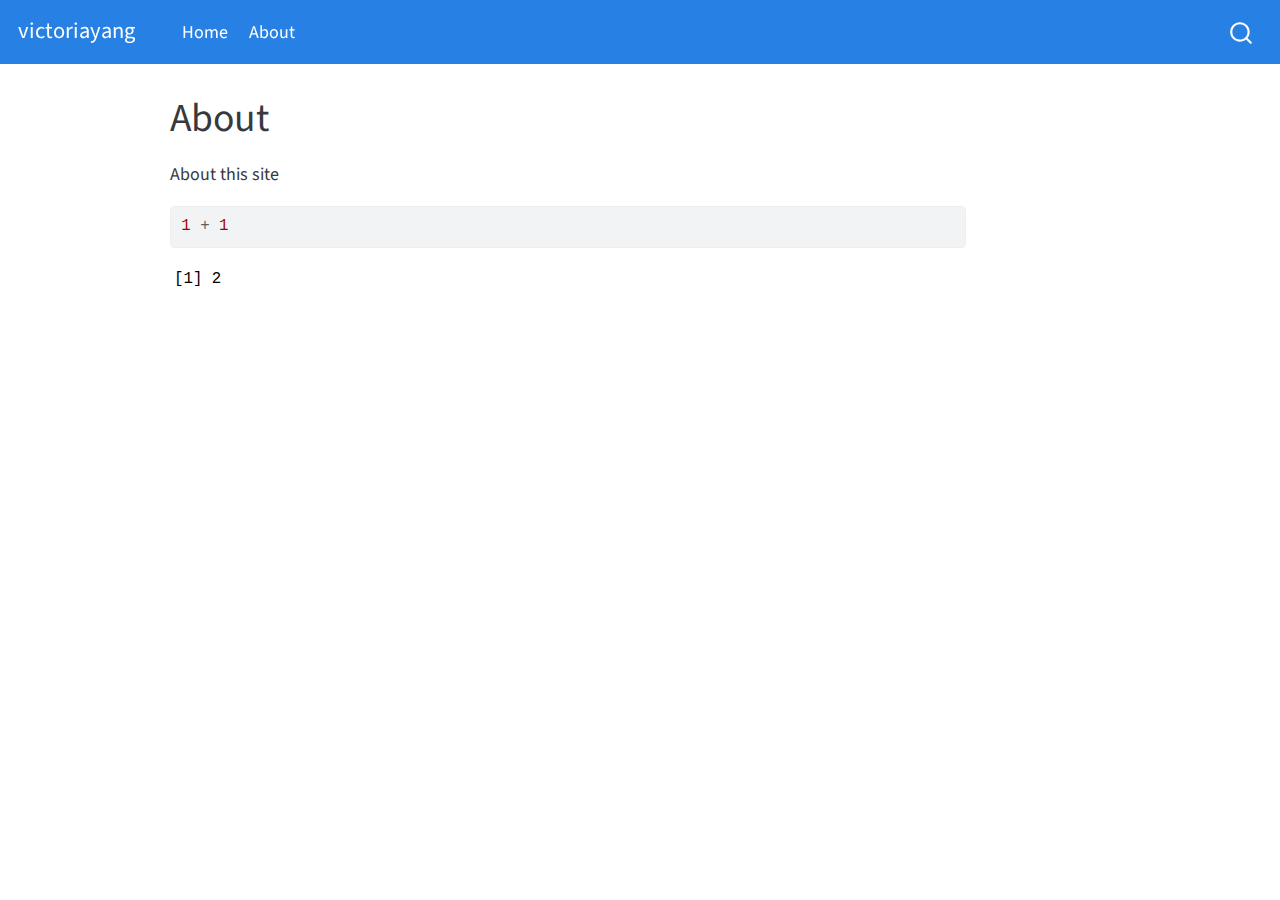
==== docs/about.html @ 4179b209 "website setup" ====
<!DOCTYPE html>
<html xmlns="http://www.w3.org/1999/xhtml" lang="en" xml:lang="en"><head>

<meta charset="utf-8">
<meta name="generator" content="quarto-1.2.335">

<meta name="viewport" content="width=device-width, initial-scale=1.0, user-scalable=yes">


<title>victoriayang - About</title>
<style>
code{white-space: pre-wrap;}
span.smallcaps{font-variant: small-caps;}
div.columns{display: flex; gap: min(4vw, 1.5em);}
div.column{flex: auto; overflow-x: auto;}
div.hanging-indent{margin-left: 1.5em; text-indent: -1.5em;}
ul.task-list{list-style: none;}
ul.task-list li input[type="checkbox"] {
  width: 0.8em;
  margin: 0 0.8em 0.2em -1.6em;
  vertical-align: middle;
}
pre > code.sourceCode { white-space: pre; position: relative; }
pre > code.sourceCode > span { display: inline-block; line-height: 1.25; }
pre > code.sourceCode > span:empty { height: 1.2em; }
.sourceCode { overflow: visible; }
code.sourceCode > span { color: inherit; text-decoration: inherit; }
div.sourceCode { margin: 1em 0; }
pre.sourceCode { margin: 0; }
@media screen {
div.sourceCode { overflow: auto; }
}
@media print {
pre > code.sourceCode { white-space: pre-wrap; }
pre > code.sourceCode > span { text-indent: -5em; padding-left: 5em; }
}
pre.numberSource code
  { counter-reset: source-line 0; }
pre.numberSource code > span
  { position: relative; left: -4em; counter-increment: source-line; }
pre.numberSource code > span > a:first-child::before
  { content: counter(source-line);
    position: relative; left: -1em; text-align: right; vertical-align: baseline;
    border: none; display: inline-block;
    -webkit-touch-callout: none; -webkit-user-select: none;
    -khtml-user-select: none; -moz-user-select: none;
    -ms-user-select: none; user-select: none;
    padding: 0 4px; width: 4em;
    color: #aaaaaa;
  }
pre.numberSource { margin-left: 3em; border-left: 1px solid #aaaaaa;  padding-left: 4px; }
div.sourceCode
  {   }
@media screen {
pre > code.sourceCode > span > a:first-child::before { text-decoration: underline; }
}
code span.al { color: #ff0000; font-weight: bold; } /* Alert */
code span.an { color: #60a0b0; font-weight: bold; font-style: italic; } /* Annotation */
code span.at { color: #7d9029; } /* Attribute */
code span.bn { color: #40a070; } /* BaseN */
code span.bu { color: #008000; } /* BuiltIn */
code span.cf { color: #007020; font-weight: bold; } /* ControlFlow */
code span.ch { color: #4070a0; } /* Char */
code span.cn { color: #880000; } /* Constant */
code span.co { color: #60a0b0; font-style: italic; } /* Comment */
code span.cv { color: #60a0b0; font-weight: bold; font-style: italic; } /* CommentVar */
code span.do { color: #ba2121; font-style: italic; } /* Documentation */
code span.dt { color: #902000; } /* DataType */
code span.dv { color: #40a070; } /* DecVal */
code span.er { color: #ff0000; font-weight: bold; } /* Error */
code span.ex { } /* Extension */
code span.fl { color: #40a070; } /* Float */
code span.fu { color: #06287e; } /* Function */
code span.im { color: #008000; font-weight: bold; } /* Import */
code span.in { color: #60a0b0; font-weight: bold; font-style: italic; } /* Information */
code span.kw { color: #007020; font-weight: bold; } /* Keyword */
code span.op { color: #666666; } /* Operator */
code span.ot { color: #007020; } /* Other */
code span.pp { color: #bc7a00; } /* Preprocessor */
code span.sc { color: #4070a0; } /* SpecialChar */
code span.ss { color: #bb6688; } /* SpecialString */
code span.st { color: #4070a0; } /* String */
code span.va { color: #19177c; } /* Variable */
code span.vs { color: #4070a0; } /* VerbatimString */
code span.wa { color: #60a0b0; font-weight: bold; font-style: italic; } /* Warning */
</style>


<script src="site_libs/quarto-nav/quarto-nav.js"></script>
<script src="site_libs/quarto-nav/headroom.min.js"></script>
<script src="site_libs/clipboard/clipboard.min.js"></script>
<script src="site_libs/quarto-search/autocomplete.umd.js"></script>
<script src="site_libs/quarto-search/fuse.min.js"></script>
<script src="site_libs/quarto-search/quarto-search.js"></script>
<meta name="quarto:offset" content="./">
<script src="site_libs/quarto-html/quarto.js"></script>
<script src="site_libs/quarto-html/popper.min.js"></script>
<script src="site_libs/quarto-html/tippy.umd.min.js"></script>
<script src="site_libs/quarto-html/anchor.min.js"></script>
<link href="site_libs/quarto-html/tippy.css" rel="stylesheet">
<link href="site_libs/quarto-html/quarto-syntax-highlighting.css" rel="stylesheet" id="quarto-text-highlighting-styles">
<script src="site_libs/bootstrap/bootstrap.min.js"></script>
<link href="site_libs/bootstrap/bootstrap-icons.css" rel="stylesheet">
<link href="site_libs/bootstrap/bootstrap.min.css" rel="stylesheet" id="quarto-bootstrap" data-mode="light">
<script id="quarto-search-options" type="application/json">{
  "location": "navbar",
  "copy-button": false,
  "collapse-after": 3,
  "panel-placement": "end",
  "type": "overlay",
  "limit": 20,
  "language": {
    "search-no-results-text": "No results",
    "search-matching-documents-text": "matching documents",
    "search-copy-link-title": "Copy link to search",
    "search-hide-matches-text": "Hide additional matches",
    "search-more-match-text": "more match in this document",
    "search-more-matches-text": "more matches in this document",
    "search-clear-button-title": "Clear",
    "search-detached-cancel-button-title": "Cancel",
    "search-submit-button-title": "Submit"
  }
}</script>


<link rel="stylesheet" href="styles.css">
</head>

<body class="nav-fixed">

<div id="quarto-search-results"></div>
  <header id="quarto-header" class="headroom fixed-top">
    <nav class="navbar navbar-expand-lg navbar-dark ">
      <div class="navbar-container container-fluid">
      <div class="navbar-brand-container">
    <a class="navbar-brand" href="./index.html">
    <span class="navbar-title">victoriayang</span>
    </a>
  </div>
          <button class="navbar-toggler" type="button" data-bs-toggle="collapse" data-bs-target="#navbarCollapse" aria-controls="navbarCollapse" aria-expanded="false" aria-label="Toggle navigation" onclick="if (window.quartoToggleHeadroom) { window.quartoToggleHeadroom(); }">
  <span class="navbar-toggler-icon"></span>
</button>
          <div class="collapse navbar-collapse" id="navbarCollapse">
            <ul class="navbar-nav navbar-nav-scroll me-auto">
  <li class="nav-item">
    <a class="nav-link" href="./index.html">
 <span class="menu-text">Home</span></a>
  </li>  
  <li class="nav-item">
    <a class="nav-link active" href="./about.html" aria-current="page">
 <span class="menu-text">About</span></a>
  </li>  
</ul>
              <div id="quarto-search" class="" title="Search"></div>
          </div> <!-- /navcollapse -->
      </div> <!-- /container-fluid -->
    </nav>
</header>
<!-- content -->
<div id="quarto-content" class="quarto-container page-columns page-rows-contents page-layout-article page-navbar">
<!-- sidebar -->
<!-- margin-sidebar -->
    <div id="quarto-margin-sidebar" class="sidebar margin-sidebar">
        
    </div>
<!-- main -->
<main class="content" id="quarto-document-content">

<header id="title-block-header" class="quarto-title-block default">
<div class="quarto-title">
<h1 class="title">About</h1>
</div>



<div class="quarto-title-meta">

    
  
    
  </div>
  

</header>

<p>About this site</p>
<div class="cell">
<div class="sourceCode cell-code" id="cb1"><pre class="sourceCode r code-with-copy"><code class="sourceCode r"><span id="cb1-1"><a href="#cb1-1" aria-hidden="true" tabindex="-1"></a><span class="dv">1</span> <span class="sc">+</span> <span class="dv">1</span></span></code><button title="Copy to Clipboard" class="code-copy-button"><i class="bi"></i></button></pre></div>
<div class="cell-output cell-output-stdout">
<pre><code>[1] 2</code></pre>
</div>
</div>



</main> <!-- /main -->
<script id="quarto-html-after-body" type="application/javascript">
window.document.addEventListener("DOMContentLoaded", function (event) {
  const toggleBodyColorMode = (bsSheetEl) => {
    const mode = bsSheetEl.getAttribute("data-mode");
    const bodyEl = window.document.querySelector("body");
    if (mode === "dark") {
      bodyEl.classList.add("quarto-dark");
      bodyEl.classList.remove("quarto-light");
    } else {
      bodyEl.classList.add("quarto-light");
      bodyEl.classList.remove("quarto-dark");
    }
  }
  const toggleBodyColorPrimary = () => {
    const bsSheetEl = window.document.querySelector("link#quarto-bootstrap");
    if (bsSheetEl) {
      toggleBodyColorMode(bsSheetEl);
    }
  }
  toggleBodyColorPrimary();  
  const icon = "";
  const anchorJS = new window.AnchorJS();
  anchorJS.options = {
    placement: 'right',
    icon: icon
  };
  anchorJS.add('.anchored');
  const clipboard = new window.ClipboardJS('.code-copy-button', {
    target: function(trigger) {
      return trigger.previousElementSibling;
    }
  });
  clipboard.on('success', function(e) {
    // button target
    const button = e.trigger;
    // don't keep focus
    button.blur();
    // flash "checked"
    button.classList.add('code-copy-button-checked');
    var currentTitle = button.getAttribute("title");
    button.setAttribute("title", "Copied!");
    let tooltip;
    if (window.bootstrap) {
      button.setAttribute("data-bs-toggle", "tooltip");
      button.setAttribute("data-bs-placement", "left");
      button.setAttribute("data-bs-title", "Copied!");
      tooltip = new bootstrap.Tooltip(button, 
        { trigger: "manual", 
          customClass: "code-copy-button-tooltip",
          offset: [0, -8]});
      tooltip.show();    
    }
    setTimeout(function() {
      if (tooltip) {
        tooltip.hide();
        button.removeAttribute("data-bs-title");
        button.removeAttribute("data-bs-toggle");
        button.removeAttribute("data-bs-placement");
      }
      button.setAttribute("title", currentTitle);
      button.classList.remove('code-copy-button-checked');
    }, 1000);
    // clear code selection
    e.clearSelection();
  });
  function tippyHover(el, contentFn) {
    const config = {
      allowHTML: true,
      content: contentFn,
      maxWidth: 500,
      delay: 100,
      arrow: false,
      appendTo: function(el) {
          return el.parentElement;
      },
      interactive: true,
      interactiveBorder: 10,
      theme: 'quarto',
      placement: 'bottom-start'
    };
    window.tippy(el, config); 
  }
  const noterefs = window.document.querySelectorAll('a[role="doc-noteref"]');
  for (var i=0; i<noterefs.length; i++) {
    const ref = noterefs[i];
    tippyHover(ref, function() {
      // use id or data attribute instead here
      let href = ref.getAttribute('data-footnote-href') || ref.getAttribute('href');
      try { href = new URL(href).hash; } catch {}
      const id = href.replace(/^#\/?/, "");
      const note = window.document.getElementById(id);
      return note.innerHTML;
    });
  }
  const findCites = (el) => {
    const parentEl = el.parentElement;
    if (parentEl) {
      const cites = parentEl.dataset.cites;
      if (cites) {
        return {
          el,
          cites: cites.split(' ')
        };
      } else {
        return findCites(el.parentElement)
      }
    } else {
      return undefined;
    }
  };
  var bibliorefs = window.document.querySelectorAll('a[role="doc-biblioref"]');
  for (var i=0; i<bibliorefs.length; i++) {
    const ref = bibliorefs[i];
    const citeInfo = findCites(ref);
    if (citeInfo) {
      tippyHover(citeInfo.el, function() {
        var popup = window.document.createElement('div');
        citeInfo.cites.forEach(function(cite) {
          var citeDiv = window.document.createElement('div');
          citeDiv.classList.add('hanging-indent');
          citeDiv.classList.add('csl-entry');
          var biblioDiv = window.document.getElementById('ref-' + cite);
          if (biblioDiv) {
            citeDiv.innerHTML = biblioDiv.innerHTML;
          }
          popup.appendChild(citeDiv);
        });
        return popup.innerHTML;
      });
    }
  }
});
</script>
</div> <!-- /content -->



</body></html>
---- docs/site_libs/quarto-html/tippy.css ----
.tippy-box[data-animation=fade][data-state=hidden]{opacity:0}[data-tippy-root]{max-width:calc(100vw - 10px)}.tippy-box{position:relative;background-color:#333;color:#fff;border-radius:4px;font-size:14px;line-height:1.4;white-space:normal;outline:0;transition-property:transform,visibility,opacity}.tippy-box[data-placement^=top]>.tippy-arrow{bottom:0}.tippy-box[data-placement^=top]>.tippy-arrow:before{bottom:-7px;left:0;border-width:8px 8px 0;border-top-color:initial;transform-origin:center top}.tippy-box[data-placement^=bottom]>.tippy-arrow{top:0}.tippy-box[data-placement^=bottom]>.tippy-arrow:before{top:-7px;left:0;border-width:0 8px 8px;border-bottom-color:initial;transform-origin:center bottom}.tippy-box[data-placement^=left]>.tippy-arrow{right:0}.tippy-box[data-placement^=left]>.tippy-arrow:before{border-width:8px 0 8px 8px;border-left-color:initial;right:-7px;transform-origin:center left}.tippy-box[data-placement^=right]>.tippy-arrow{left:0}.tippy-box[data-placement^=right]>.tippy-arrow:before{left:-7px;border-width:8px 8px 8px 0;border-right-color:initial;transform-origin:center right}.tippy-box[data-inertia][data-state=visible]{transition-timing-function:cubic-bezier(.54,1.5,.38,1.11)}.tippy-arrow{width:16px;height:16px;color:#333}.tippy-arrow:before{content:"";position:absolute;border-color:transparent;border-style:solid}.tippy-content{position:relative;padding:5px 9px;z-index:1}
---- docs/site_libs/quarto-html/quarto-syntax-highlighting.css ----
/* quarto syntax highlight colors */
:root {
  --quarto-hl-ot-color: #003B4F;
  --quarto-hl-at-color: #657422;
  --quarto-hl-ss-color: #20794D;
  --quarto-hl-an-color: #5E5E5E;
  --quarto-hl-fu-color: #4758AB;
  --quarto-hl-st-color: #20794D;
  --quarto-hl-cf-color: #003B4F;
  --quarto-hl-op-color: #5E5E5E;
  --quarto-hl-er-color: #AD0000;
  --quarto-hl-bn-color: #AD0000;
  --quarto-hl-al-color: #AD0000;
  --quarto-hl-va-color: #111111;
  --quarto-hl-bu-color: inherit;
  --quarto-hl-ex-color: inherit;
  --quarto-hl-pp-color: #AD0000;
  --quarto-hl-in-color: #5E5E5E;
  --quarto-hl-vs-color: #20794D;
  --quarto-hl-wa-color: #5E5E5E;
  --quarto-hl-do-color: #5E5E5E;
  --quarto-hl-im-color: #00769E;
  --quarto-hl-ch-color: #20794D;
  --quarto-hl-dt-color: #AD0000;
  --quarto-hl-fl-color: #AD0000;
  --quarto-hl-co-color: #5E5E5E;
  --quarto-hl-cv-color: #5E5E5E;
  --quarto-hl-cn-color: #8f5902;
  --quarto-hl-sc-color: #5E5E5E;
  --quarto-hl-dv-color: #AD0000;
  --quarto-hl-kw-color: #003B4F;
}

/* other quarto variables */
:root {
  --quarto-font-monospace: SFMono-Regular, Menlo, Monaco, Consolas, "Liberation Mono", "Courier New", monospace;
}

pre > code.sourceCode > span {
  color: #003B4F;
}

code span {
  color: #003B4F;
}

code.sourceCode > span {
  color: #003B4F;
}

div.sourceCode,
div.sourceCode pre.sourceCode {
  color: #003B4F;
}

code span.ot {
  color: #003B4F;
}

code span.at {
  color: #657422;
}

code span.ss {
  color: #20794D;
}

code span.an {
  color: #5E5E5E;
}

code span.fu {
  color: #4758AB;
}

code span.st {
  color: #20794D;
}

code span.cf {
  color: #003B4F;
}

code span.op {
  color: #5E5E5E;
}

code span.er {
  color: #AD0000;
}

code span.bn {
  color: #AD0000;
}

code span.al {
  color: #AD0000;
}

code span.va {
  color: #111111;
}

code span.pp {
  color: #AD0000;
}

code span.in {
  color: #5E5E5E;
}

code span.vs {
  color: #20794D;
}

code span.wa {
  color: #5E5E5E;
  font-style: italic;
}

code span.do {
  color: #5E5E5E;
  font-style: italic;
}

code span.im {
  color: #00769E;
}

code span.ch {
  color: #20794D;
}

code span.dt {
  color: #AD0000;
}

code span.fl {
  color: #AD0000;
}

code span.co {
  color: #5E5E5E;
}

code span.cv {
  color: #5E5E5E;
  font-style: italic;
}

code span.cn {
  color: #8f5902;
}

code span.sc {
  color: #5E5E5E;
}

code span.dv {
  color: #AD0000;
}

code span.kw {
  color: #003B4F;
}

.prevent-inlining {
  content: "</";
}

/*# sourceMappingURL=debc5d5d77c3f9108843748ff7464032.css.map */
---- docs/styles.css ----
/* css styles */
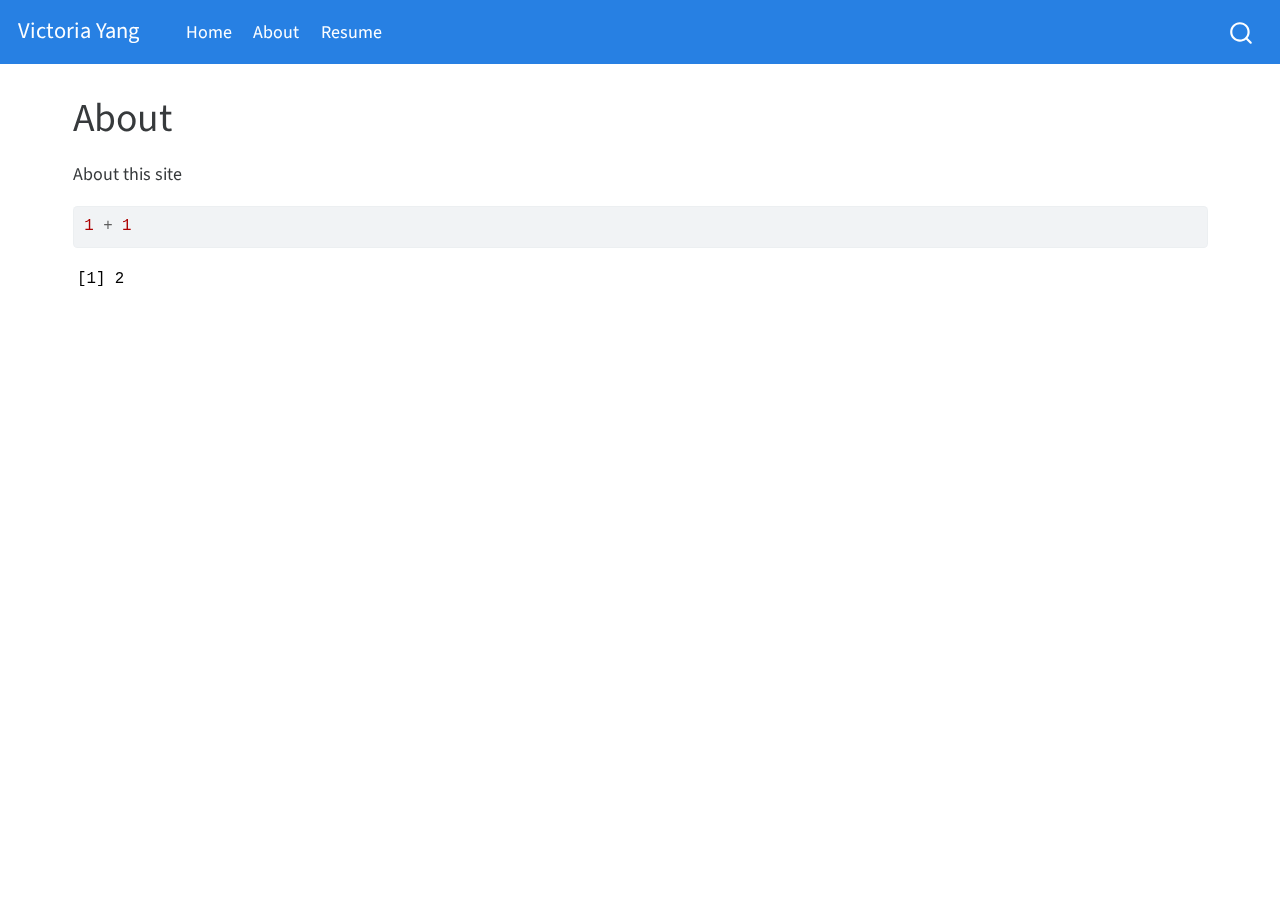
==== commit e115f954: "set up basic layout of site, working on adding pages and themes" ====
--- a/docs/about.html
+++ b/docs/about.html
@@ -7,7 +7,7 @@
 <meta name="viewport" content="width=device-width, initial-scale=1.0, user-scalable=yes">
 
 
-<title>victoriayang - About</title>
+<title>Victoria Yang - About</title>
 <style>
 code{white-space: pre-wrap;}
 span.smallcaps{font-variant: small-caps;}
@@ -134,7 +134,7 @@
       <div class="navbar-container container-fluid">
       <div class="navbar-brand-container">
     <a class="navbar-brand" href="./index.html">
-    <span class="navbar-title">victoriayang</span>
+    <span class="navbar-title">Victoria Yang</span>
     </a>
   </div>
           <button class="navbar-toggler" type="button" data-bs-toggle="collapse" data-bs-target="#navbarCollapse" aria-controls="navbarCollapse" aria-expanded="false" aria-label="Toggle navigation" onclick="if (window.quartoToggleHeadroom) { window.quartoToggleHeadroom(); }">
@@ -150,6 +150,10 @@
     <a class="nav-link active" href="./about.html" aria-current="page">
  <span class="menu-text">About</span></a>
   </li>  
+  <li class="nav-item">
+    <a class="nav-link" href="./resume.html">
+ <span class="menu-text">Resume</span></a>
+  </li>  
 </ul>
               <div id="quarto-search" class="" title="Search"></div>
           </div> <!-- /navcollapse -->
@@ -157,14 +161,14 @@
     </nav>
 </header>
 <!-- content -->
-<div id="quarto-content" class="quarto-container page-columns page-rows-contents page-layout-article page-navbar">
+<div id="quarto-content" class="quarto-container page-columns page-rows-contents page-layout-full page-navbar">
 <!-- sidebar -->
 <!-- margin-sidebar -->
-    <div id="quarto-margin-sidebar" class="sidebar margin-sidebar">
+    <div id="quarto-margin-sidebar" class="sidebar margin-sidebar zindex-bottom">
         
     </div>
 <!-- main -->
-<main class="content" id="quarto-document-content">
+<main class="content column-page" id="quarto-document-content">
 
 <header id="title-block-header" class="quarto-title-block default">
 <div class="quarto-title">
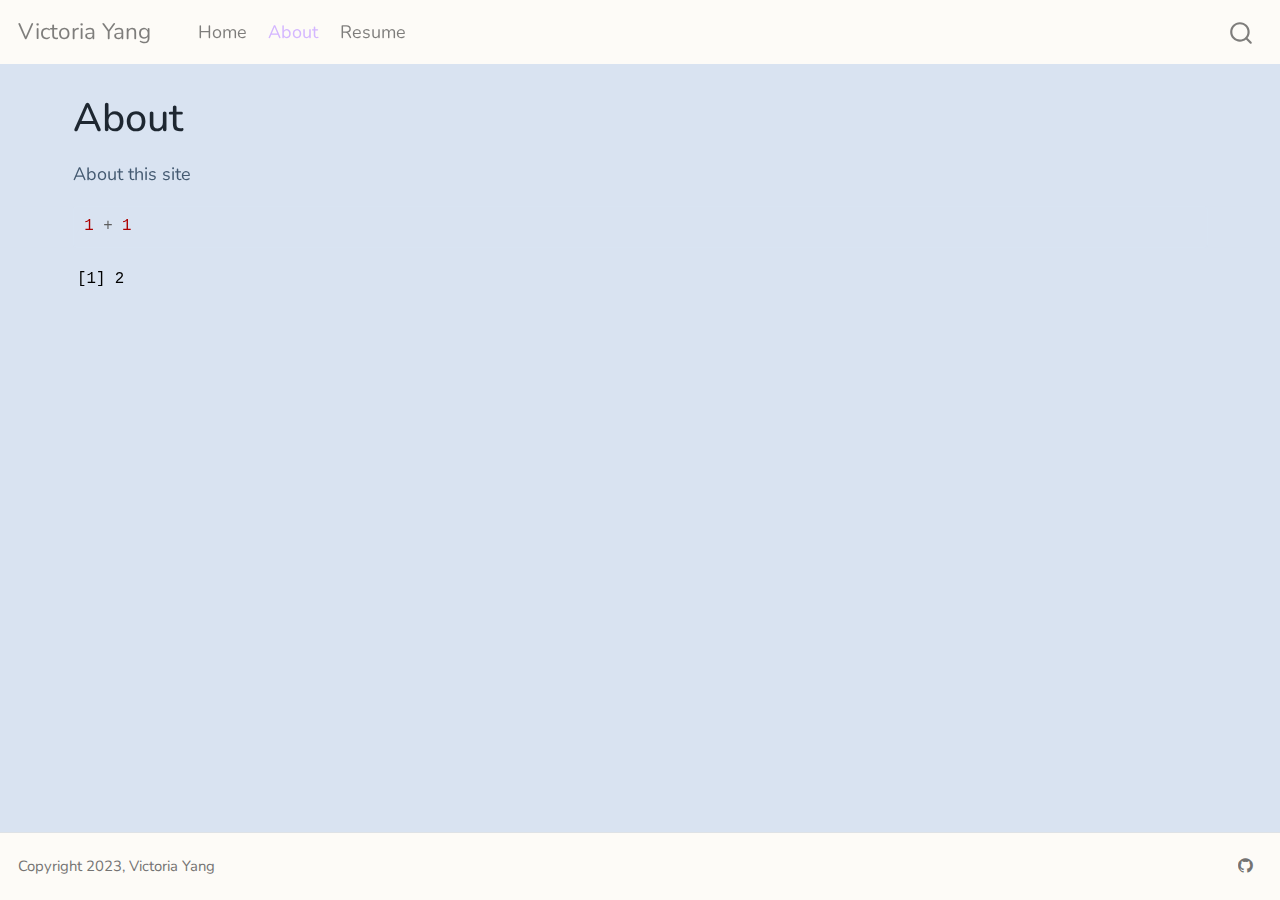
==== commit 41bcbdae: "added cv, changed fonts and colors" ====
--- a/docs/about.html
+++ b/docs/about.html
@@ -151,7 +151,7 @@
  <span class="menu-text">About</span></a>
   </li>  
   <li class="nav-item">
-    <a class="nav-link" href="./resume.html">
+    <a class="nav-link" href="./Resume.pdf">
  <span class="menu-text">Resume</span></a>
   </li>  
 </ul>
@@ -332,6 +332,27 @@
 });
 </script>
 </div> <!-- /content -->
+<footer class="footer">
+  <div class="nav-footer">
+    <div class="nav-footer-left">
+      <ul class="footer-items list-unstyled">
+    <li class="nav-item">
+ Copyright 2023, Victoria Yang
+  </li>  
+</ul>
+    </div>   
+    <div class="nav-footer-right">
+      <ul class="footer-items list-unstyled">
+    <li class="nav-item compact">
+    <a class="nav-link" href="https://github.com/v-yc">
+      <i class="bi bi-github" role="img">
+</i> 
+    </a>
+  </li>  
+</ul>
+    </div>
+  </div>
+</footer>
 
 
 
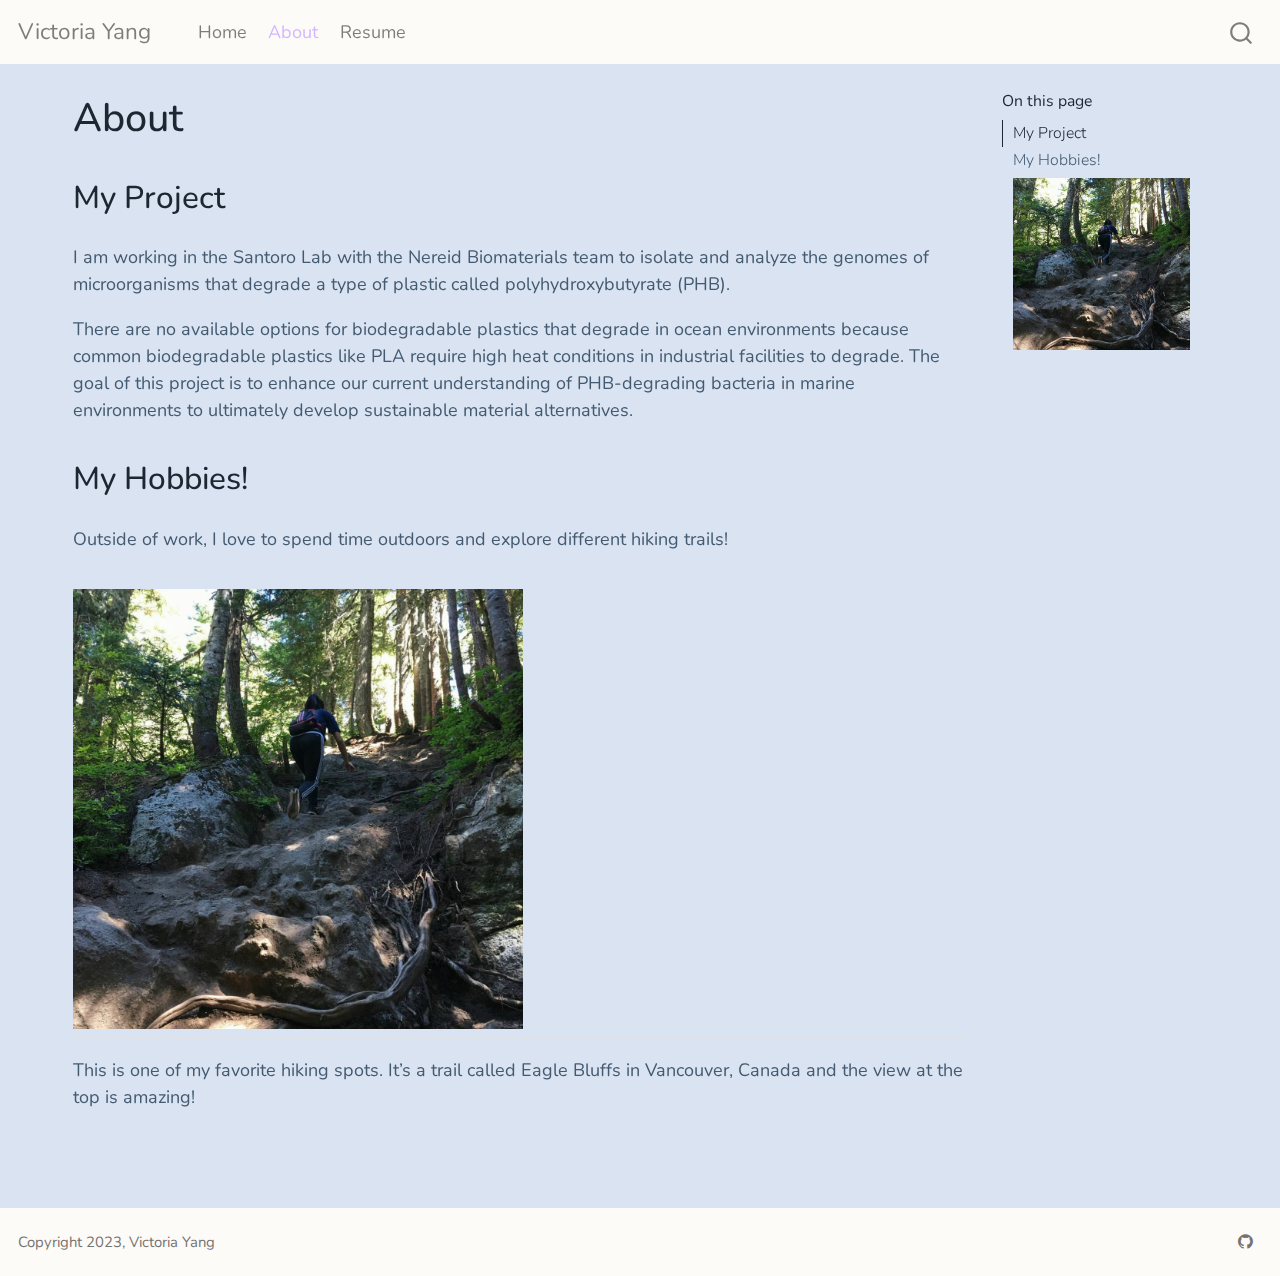
==== commit ac8365b3: "finished website!" ====
--- a/docs/about.html
+++ b/docs/about.html
@@ -20,69 +20,6 @@
   margin: 0 0.8em 0.2em -1.6em;
   vertical-align: middle;
 }
-pre > code.sourceCode { white-space: pre; position: relative; }
-pre > code.sourceCode > span { display: inline-block; line-height: 1.25; }
-pre > code.sourceCode > span:empty { height: 1.2em; }
-.sourceCode { overflow: visible; }
-code.sourceCode > span { color: inherit; text-decoration: inherit; }
-div.sourceCode { margin: 1em 0; }
-pre.sourceCode { margin: 0; }
-@media screen {
-div.sourceCode { overflow: auto; }
-}
-@media print {
-pre > code.sourceCode { white-space: pre-wrap; }
-pre > code.sourceCode > span { text-indent: -5em; padding-left: 5em; }
-}
-pre.numberSource code
-  { counter-reset: source-line 0; }
-pre.numberSource code > span
-  { position: relative; left: -4em; counter-increment: source-line; }
-pre.numberSource code > span > a:first-child::before
-  { content: counter(source-line);
-    position: relative; left: -1em; text-align: right; vertical-align: baseline;
-    border: none; display: inline-block;
-    -webkit-touch-callout: none; -webkit-user-select: none;
-    -khtml-user-select: none; -moz-user-select: none;
-    -ms-user-select: none; user-select: none;
-    padding: 0 4px; width: 4em;
-    color: #aaaaaa;
-  }
-pre.numberSource { margin-left: 3em; border-left: 1px solid #aaaaaa;  padding-left: 4px; }
-div.sourceCode
-  {   }
-@media screen {
-pre > code.sourceCode > span > a:first-child::before { text-decoration: underline; }
-}
-code span.al { color: #ff0000; font-weight: bold; } /* Alert */
-code span.an { color: #60a0b0; font-weight: bold; font-style: italic; } /* Annotation */
-code span.at { color: #7d9029; } /* Attribute */
-code span.bn { color: #40a070; } /* BaseN */
-code span.bu { color: #008000; } /* BuiltIn */
-code span.cf { color: #007020; font-weight: bold; } /* ControlFlow */
-code span.ch { color: #4070a0; } /* Char */
-code span.cn { color: #880000; } /* Constant */
-code span.co { color: #60a0b0; font-style: italic; } /* Comment */
-code span.cv { color: #60a0b0; font-weight: bold; font-style: italic; } /* CommentVar */
-code span.do { color: #ba2121; font-style: italic; } /* Documentation */
-code span.dt { color: #902000; } /* DataType */
-code span.dv { color: #40a070; } /* DecVal */
-code span.er { color: #ff0000; font-weight: bold; } /* Error */
-code span.ex { } /* Extension */
-code span.fl { color: #40a070; } /* Float */
-code span.fu { color: #06287e; } /* Function */
-code span.im { color: #008000; font-weight: bold; } /* Import */
-code span.in { color: #60a0b0; font-weight: bold; font-style: italic; } /* Information */
-code span.kw { color: #007020; font-weight: bold; } /* Keyword */
-code span.op { color: #666666; } /* Operator */
-code span.ot { color: #007020; } /* Other */
-code span.pp { color: #bc7a00; } /* Preprocessor */
-code span.sc { color: #4070a0; } /* SpecialChar */
-code span.ss { color: #bb6688; } /* SpecialString */
-code span.st { color: #4070a0; } /* String */
-code span.va { color: #19177c; } /* Variable */
-code span.vs { color: #4070a0; } /* VerbatimString */
-code span.wa { color: #60a0b0; font-weight: bold; font-style: italic; } /* Warning */
 </style>
 
 
@@ -164,11 +101,19 @@
 <div id="quarto-content" class="quarto-container page-columns page-rows-contents page-layout-full page-navbar">
 <!-- sidebar -->
 <!-- margin-sidebar -->
-    <div id="quarto-margin-sidebar" class="sidebar margin-sidebar zindex-bottom">
-        
+    <div id="quarto-margin-sidebar" class="sidebar margin-sidebar">
+        <nav id="TOC" role="doc-toc" class="toc-active">
+    <h2 id="toc-title">On this page</h2>
+   
+  <ul>
+  <li><a href="#my-project" id="toc-my-project" class="nav-link active" data-scroll-target="#my-project">My Project</a></li>
+  <li><a href="#my-hobbies" id="toc-my-hobbies" class="nav-link" data-scroll-target="#my-hobbies">My Hobbies!</a></li>
+  <li><a href="#section" id="toc-section" class="nav-link" data-scroll-target="#section"><img src="IMG_2109.jpg" class="img-fluid" width="450"></a></li>
+  </ul>
+</nav>
     </div>
 <!-- main -->
-<main class="content column-page" id="quarto-document-content">
+<main class="content column-page-left" id="quarto-document-content">
 
 <header id="title-block-header" class="quarto-title-block default">
 <div class="quarto-title">
@@ -187,15 +132,21 @@
 
 </header>
 
-<p>About this site</p>
-<div class="cell">
-<div class="sourceCode cell-code" id="cb1"><pre class="sourceCode r code-with-copy"><code class="sourceCode r"><span id="cb1-1"><a href="#cb1-1" aria-hidden="true" tabindex="-1"></a><span class="dv">1</span> <span class="sc">+</span> <span class="dv">1</span></span></code><button title="Copy to Clipboard" class="code-copy-button"><i class="bi"></i></button></pre></div>
-<div class="cell-output cell-output-stdout">
-<pre><code>[1] 2</code></pre>
-</div>
-</div>
-
-
+<section id="my-project" class="level2">
+<h2 class="anchored" data-anchor-id="my-project">My Project</h2>
+<p>I am working in the Santoro Lab with the Nereid Biomaterials team to isolate and analyze the genomes of microorganisms that degrade a type of plastic called polyhydroxybutyrate (PHB).</p>
+<p>There are no available options for biodegradable plastics that degrade in ocean environments because common biodegradable plastics like PLA require high heat conditions in industrial facilities to degrade. The goal of this project is to enhance our current understanding of PHB-degrading bacteria in marine environments to ultimately develop sustainable material alternatives.</p>
+</section>
+<section id="my-hobbies" class="level2">
+<h2 class="anchored" data-anchor-id="my-hobbies">My Hobbies!</h2>
+<p>Outside of work, I love to spend time outdoors and explore different hiking trails!</p>
+</section>
+<section id="section" class="level2">
+<h2 class="anchored" data-anchor-id="section"><img src="IMG_2109.jpg" class="img-fluid" width="450"></h2>
+<p>This is one of my favorite hiking spots. It’s a trail called Eagle Bluffs in Vancouver, Canada and the view at the top is amazing!</p>
+
+
+</section>
 
 </main> <!-- /main -->
 <script id="quarto-html-after-body" type="application/javascript">
